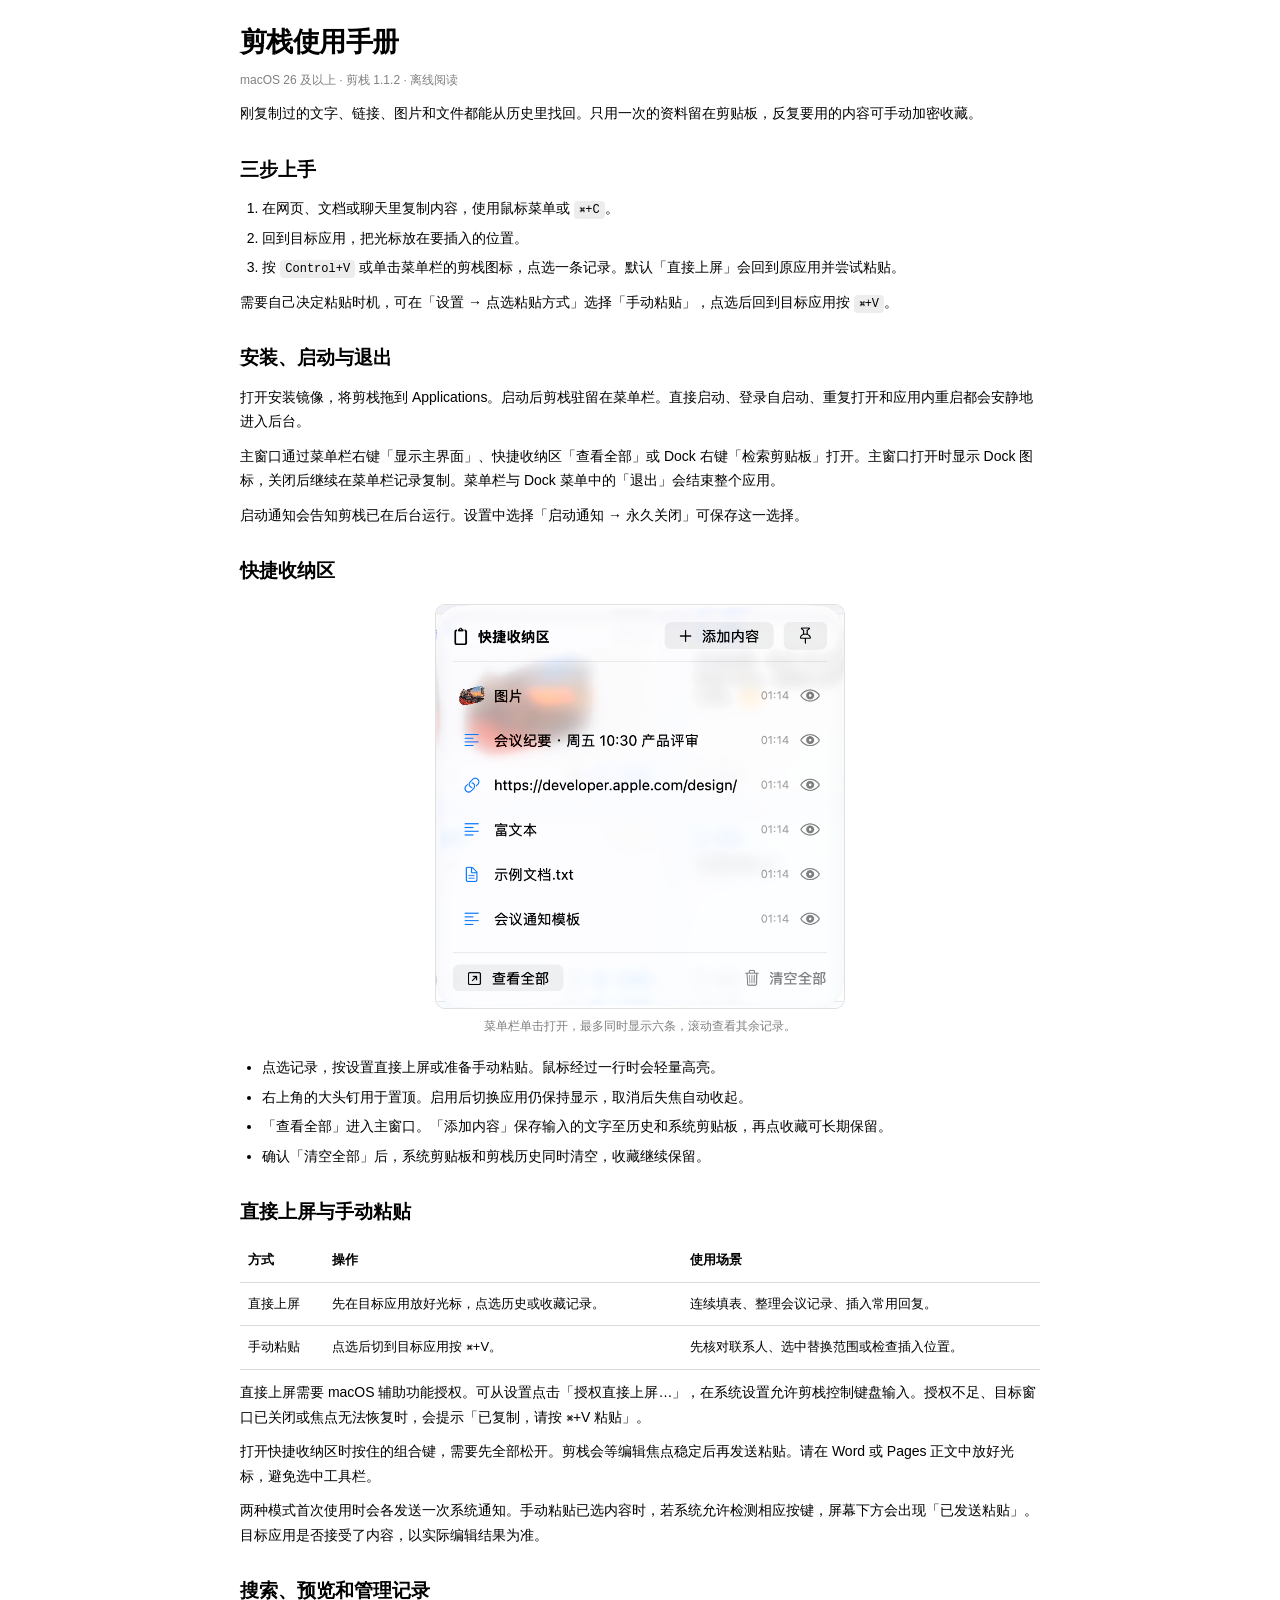
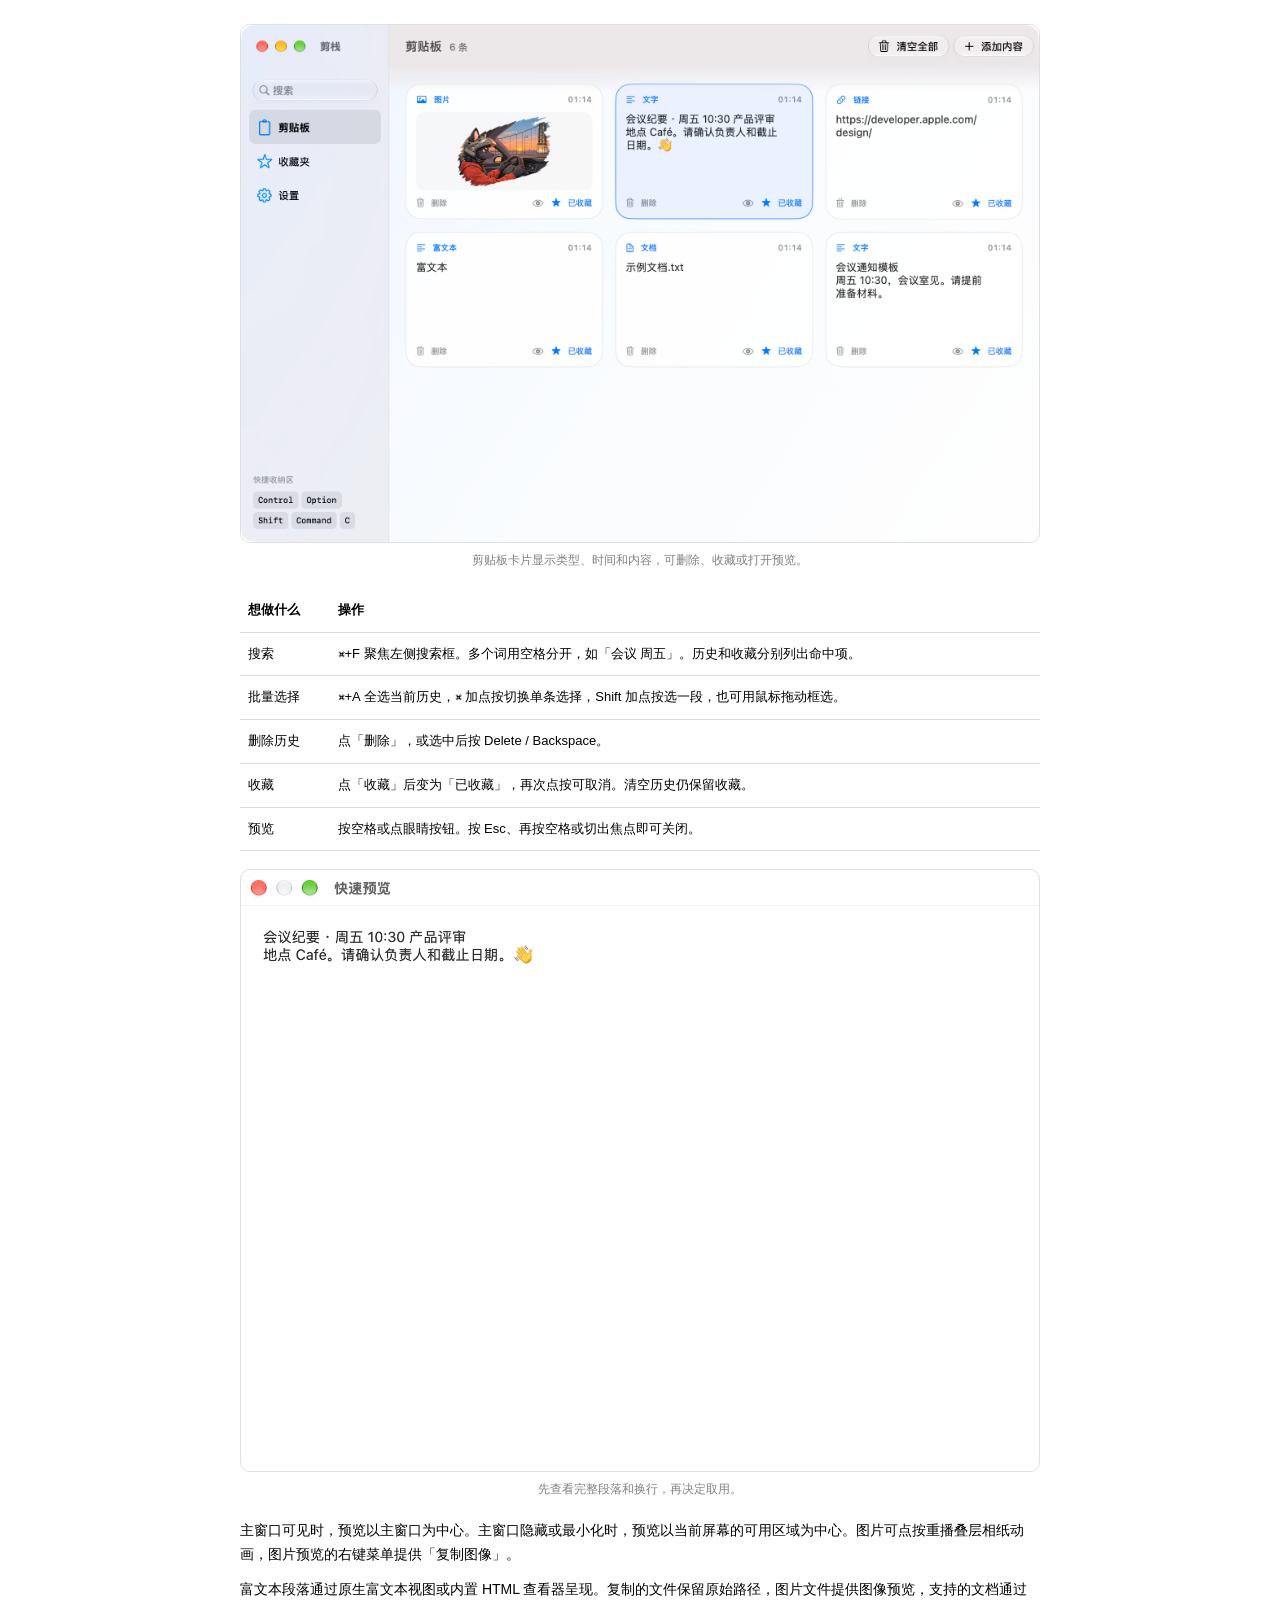
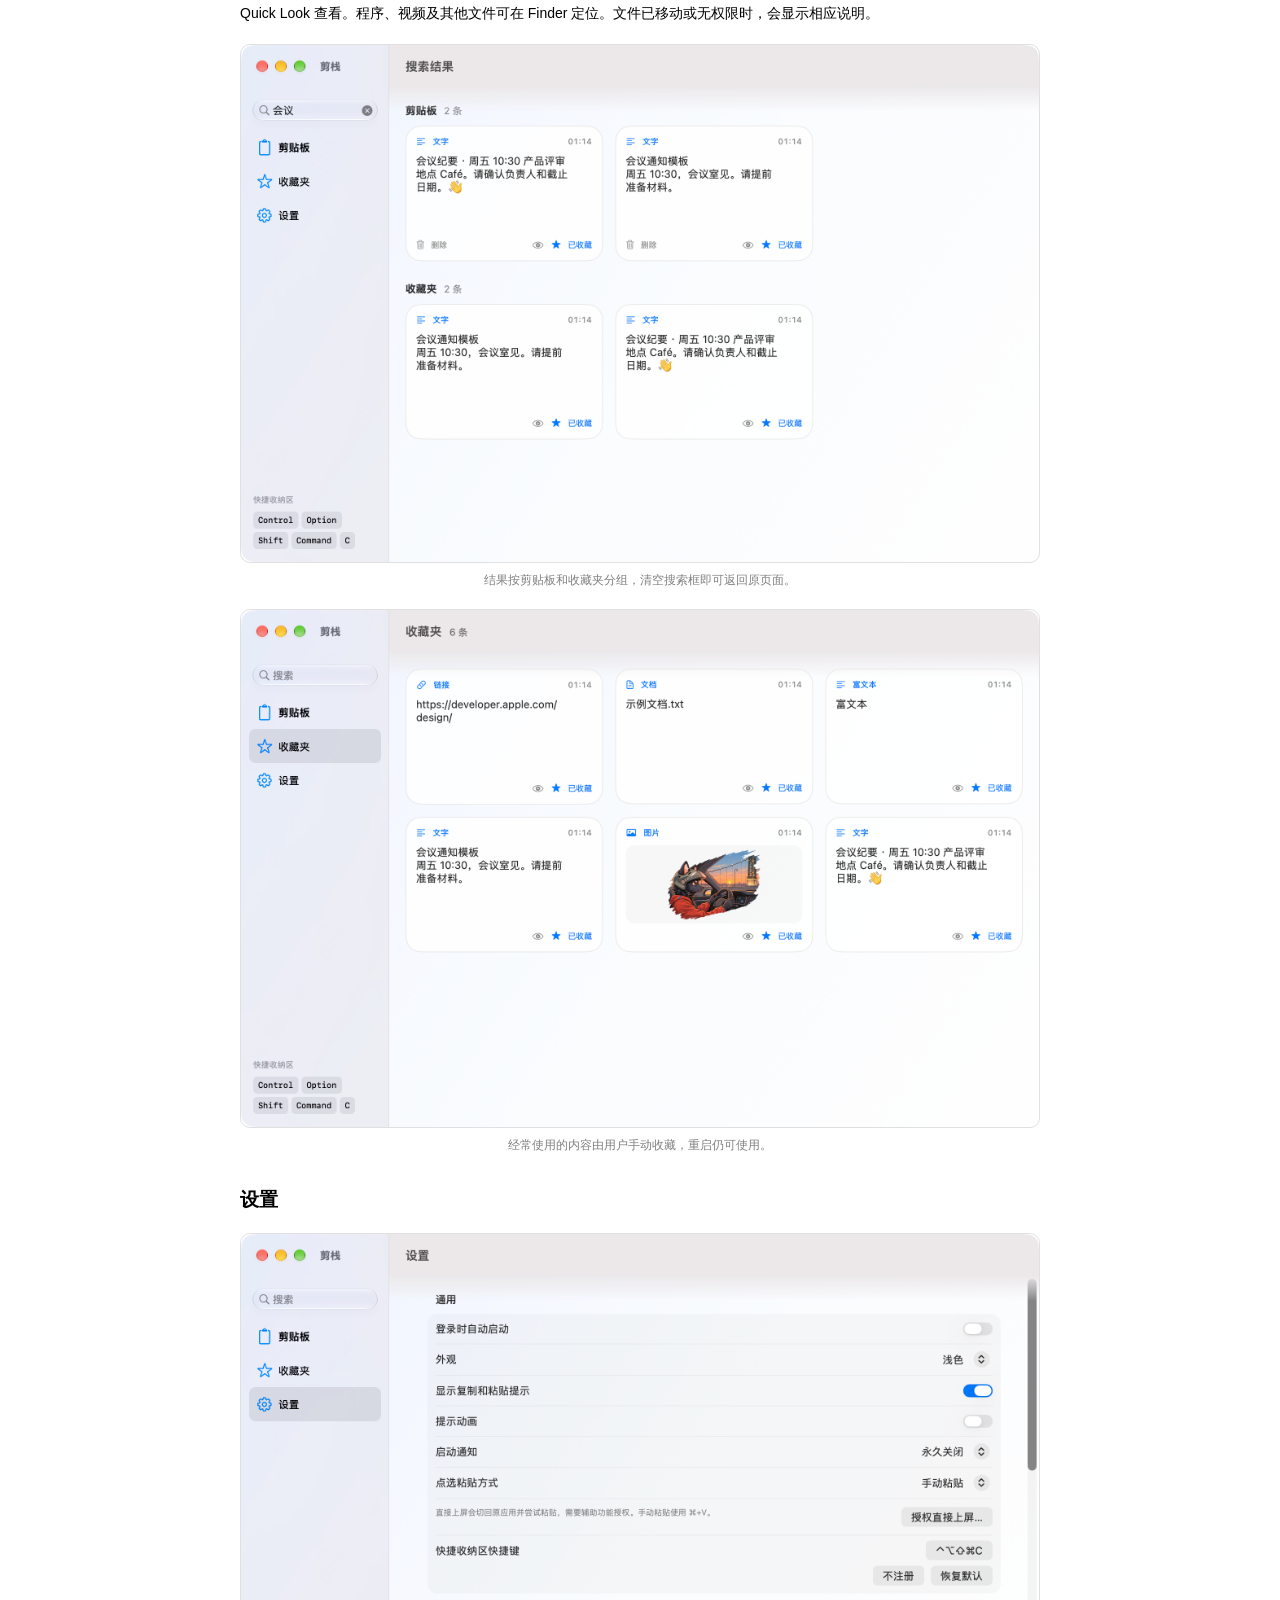
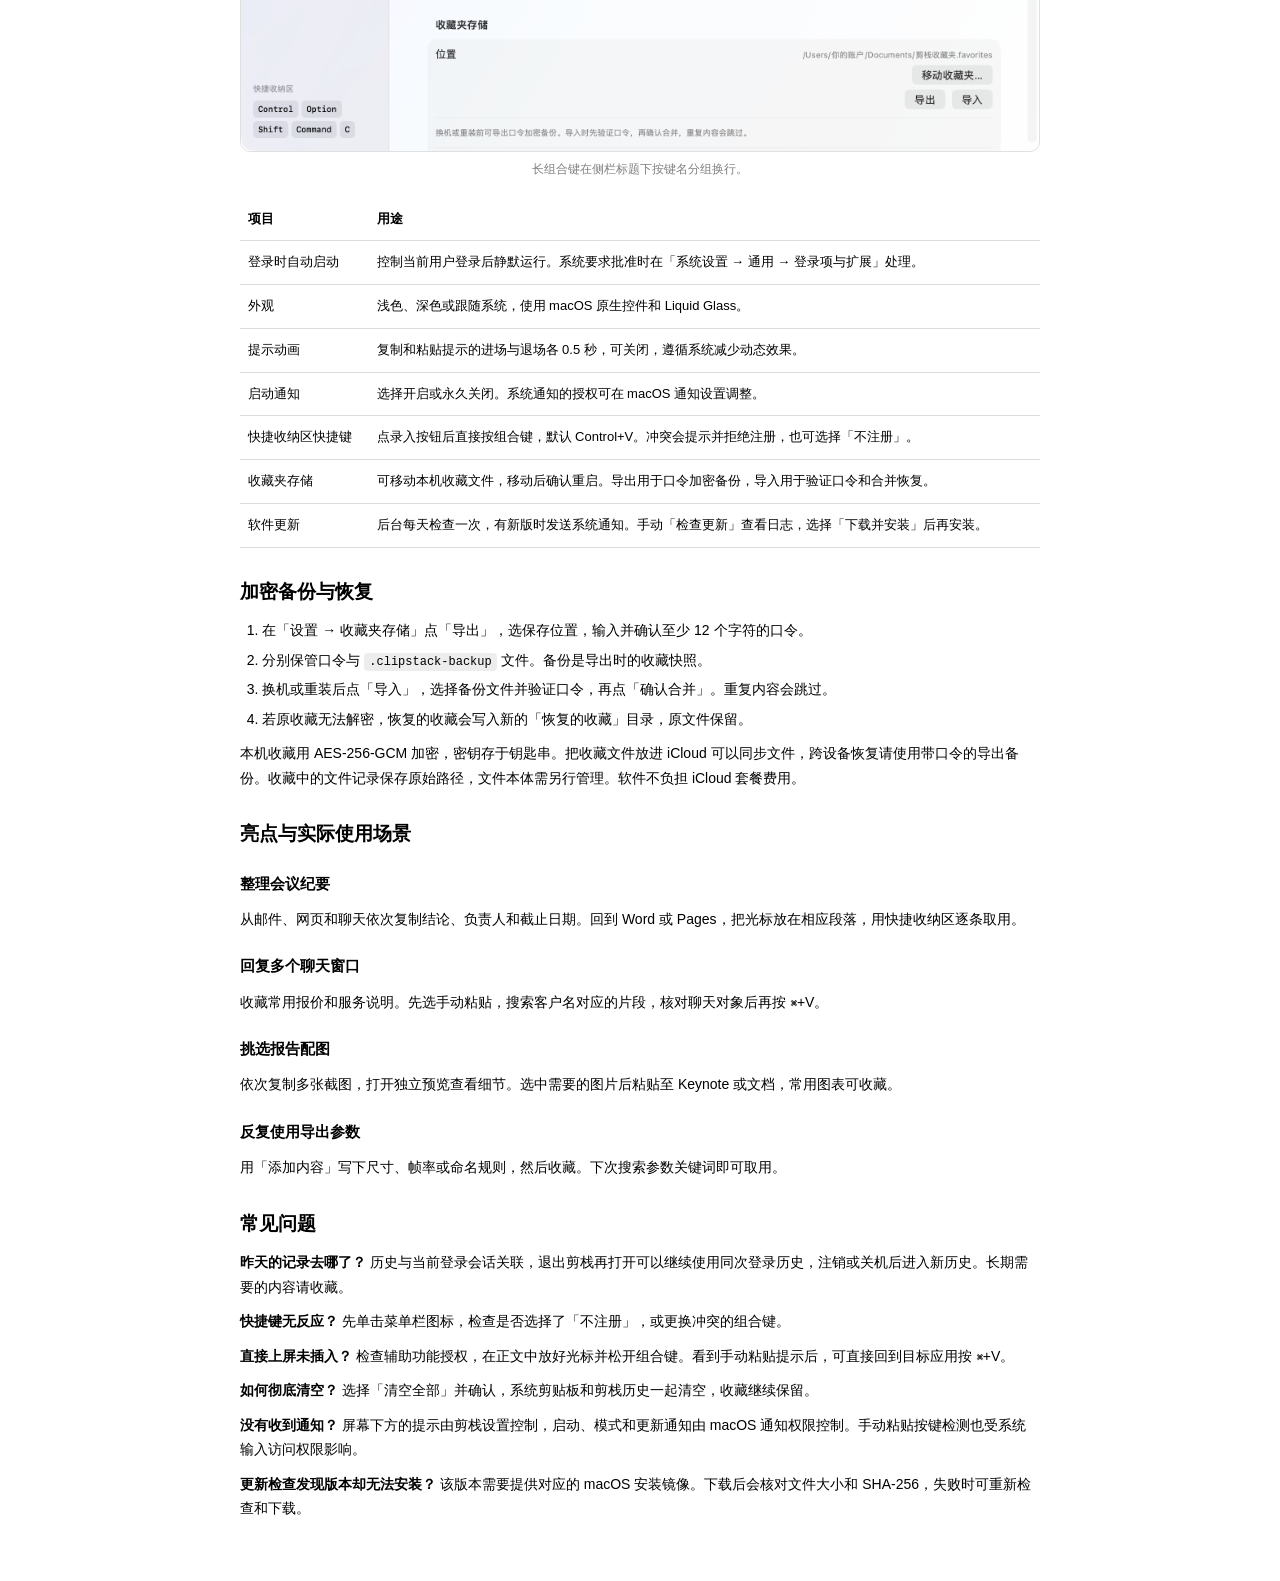
==== macos/Assets/Manual/index.html @ a8ec4fa1 "feat(macos): publish native Clipstack 1.1.2" ====
<!doctype html>
<html lang="zh-CN">
<head>
<meta charset="utf-8">
<meta http-equiv="Content-Security-Policy" content="default-src 'none'; img-src 'self' file:; style-src 'unsafe-inline'; font-src 'none'; script-src 'none'; connect-src 'none'">
<meta name="viewport" content="width=device-width, initial-scale=1">
<title>剪栈使用手册</title>
<style>
:root { color-scheme: light dark; font: 14px/1.75 -apple-system, BlinkMacSystemFont, sans-serif; }
* { box-sizing: border-box; -webkit-user-select: none; user-select: none; -webkit-user-drag: none; }
body { margin: 0 auto; padding: 24px 30px 50px; max-width: 860px; color: CanvasText; background: Canvas; }
h1 { margin: 0 0 6px; font-size: 27px; letter-spacing: -.6px; line-height: 1.35; }
h2 { font-size: 19px; margin: 30px 0 12px; line-height: 1.5; }
h3 { font-size: 15px; margin: 22px 0 8px; }
p, ul, ol { margin: 10px 0; }
ul, ol { padding-left: 1.6em; }
li + li { margin-top: 5px; }
figcaption, .muted { color: GrayText; font-size: 12px; }
figure { margin: 18px 0; }
img { display: block; width: 100%; height: auto; border-radius: 10px; border: 1px solid color-mix(in srgb, CanvasText 12%, transparent); }
figure.quick img { max-width: 410px; margin: auto; }
figcaption { text-align: center; margin-top: 7px; }
table { border-collapse: collapse; width: 100%; font-size: 13px; }
th, td { text-align: left; border-bottom: 1px solid color-mix(in srgb, CanvasText 14%, transparent); padding: 10px 8px; vertical-align: top; }
th { font-weight: 600; }
code, kbd { font: 12px ui-monospace, SFMono-Regular, monospace; padding: 2px 5px; border-radius: 4px; background: color-mix(in srgb, CanvasText 7%, transparent); }
</style>
</head>
<body>
<h1>剪栈使用手册</h1>
<p class="muted">macOS 26 及以上 · 剪栈 1.1.2 · 离线阅读</p>
<p>刚复制过的文字、链接、图片和文件都能从历史里找回。只用一次的资料留在剪贴板，反复要用的内容可手动加密收藏。</p>
<h2>三步上手</h2>
<ol>
<li>在网页、文档或聊天里复制内容，使用鼠标菜单或 <kbd>⌘+C</kbd>。</li>
<li>回到目标应用，把光标放在要插入的位置。</li>
<li>按 <kbd>Control+V</kbd> 或单击菜单栏的剪栈图标，点选一条记录。默认「直接上屏」会回到原应用并尝试粘贴。</li>
</ol>
<p>需要自己决定粘贴时机，可在「设置 → 点选粘贴方式」选择「手动粘贴」，点选后回到目标应用按 <kbd>⌘+V</kbd>。</p>
<h2>安装、启动与退出</h2>
<p>打开安装镜像，将剪栈拖到 Applications。启动后剪栈驻留在菜单栏。直接启动、登录自启动、重复打开和应用内重启都会安静地进入后台。</p>
<p>主窗口通过菜单栏右键「显示主界面」、快捷收纳区「查看全部」或 Dock 右键「检索剪贴板」打开。主窗口打开时显示 Dock 图标，关闭后继续在菜单栏记录复制。菜单栏与 Dock 菜单中的「退出」会结束整个应用。</p>
<p>启动通知会告知剪栈已在后台运行。设置中选择「启动通知 → 永久关闭」可保存这一选择。</p>
<h2>快捷收纳区</h2>
<figure class="quick"><img src="images/01-quick-picker.png" alt="快捷收纳区，包含六条记录、添加内容、置顶与底部操作"><figcaption>菜单栏单击打开，最多同时显示六条，滚动查看其余记录。</figcaption></figure>
<ul>
<li>点选记录，按设置直接上屏或准备手动粘贴。鼠标经过一行时会轻量高亮。</li>
<li>右上角的大头钉用于置顶。启用后切换应用仍保持显示，取消后失焦自动收起。</li>
<li>「查看全部」进入主窗口。「添加内容」保存输入的文字至历史和系统剪贴板，再点收藏可长期保留。</li>
<li>确认「清空全部」后，系统剪贴板和剪栈历史同时清空，收藏继续保留。</li>
</ul>
<h2>直接上屏与手动粘贴</h2>
<table><thead><tr><th>方式</th><th>操作</th><th>使用场景</th></tr></thead><tbody>
<tr><td>直接上屏</td><td>先在目标应用放好光标，点选历史或收藏记录。</td><td>连续填表、整理会议记录、插入常用回复。</td></tr>
<tr><td>手动粘贴</td><td>点选后切到目标应用按 ⌘+V。</td><td>先核对联系人、选中替换范围或检查插入位置。</td></tr>
</tbody></table>
<p>直接上屏需要 macOS 辅助功能授权。可从设置点击「授权直接上屏…」，在系统设置允许剪栈控制键盘输入。授权不足、目标窗口已关闭或焦点无法恢复时，会提示「已复制，请按 ⌘+V 粘贴」。</p>
<p>打开快捷收纳区时按住的组合键，需要先全部松开。剪栈会等编辑焦点稳定后再发送粘贴。请在 Word 或 Pages 正文中放好光标，避免选中工具栏。</p>
<p>两种模式首次使用时会各发送一次系统通知。手动粘贴已选内容时，若系统允许检测相应按键，屏幕下方会出现「已发送粘贴」。目标应用是否接受了内容，以实际编辑结果为准。</p>
<h2>搜索、预览和管理记录</h2>
<figure><img src="images/02-clipboard-history.png" alt="macOS 剪栈的剪贴板卡片界面"><figcaption>剪贴板卡片显示类型、时间和内容，可删除、收藏或打开预览。</figcaption></figure>
<table><thead><tr><th>想做什么</th><th>操作</th></tr></thead><tbody>
<tr><td>搜索</td><td>⌘+F 聚焦左侧搜索框。多个词用空格分开，如「会议 周五」。历史和收藏分别列出命中项。</td></tr>
<tr><td>批量选择</td><td>⌘+A 全选当前历史，⌘ 加点按切换单条选择，Shift 加点按选一段，也可用鼠标拖动框选。</td></tr>
<tr><td>删除历史</td><td>点「删除」，或选中后按 Delete / Backspace。</td></tr>
<tr><td>收藏</td><td>点「收藏」后变为「已收藏」，再次点按可取消。清空历史仍保留收藏。</td></tr>
<tr><td>预览</td><td>按空格或点眼睛按钮。按 Esc、再按空格或切出焦点即可关闭。</td></tr>
</tbody></table>
<figure><img src="images/03-text-preview.png" alt="独立文本预览窗口"><figcaption>先查看完整段落和换行，再决定取用。</figcaption></figure>
<p>主窗口可见时，预览以主窗口为中心。主窗口隐藏或最小化时，预览以当前屏幕的可用区域为中心。图片可点按重播叠层相纸动画，图片预览的右键菜单提供「复制图像」。</p>
<p>富文本段落通过原生富文本视图或内置 HTML 查看器呈现。复制的文件保留原始路径，图片文件提供图像预览，支持的文档通过 Quick Look 查看。程序、视频及其他文件可在 Finder 定位。文件已移动或无权限时，会显示相应说明。</p>
<figure><img src="images/04-search-results.png" alt="实时搜索同时匹配剪贴板与收藏夹"><figcaption>结果按剪贴板和收藏夹分组，清空搜索框即可返回原页面。</figcaption></figure>
<figure><img src="images/05-favorites.png" alt="收藏夹中的文本和图片卡片"><figcaption>经常使用的内容由用户手动收藏，重启仍可使用。</figcaption></figure>
<h2>设置</h2>
<figure><img src="images/06-settings.png" alt="macOS 设置，包含粘贴方式、提示动画和快捷键录入"><figcaption>长组合键在侧栏标题下按键名分组换行。</figcaption></figure>
<table><thead><tr><th>项目</th><th>用途</th></tr></thead><tbody>
<tr><td>登录时自动启动</td><td>控制当前用户登录后静默运行。系统要求批准时在「系统设置 → 通用 → 登录项与扩展」处理。</td></tr>
<tr><td>外观</td><td>浅色、深色或跟随系统，使用 macOS 原生控件和 Liquid Glass。</td></tr>
<tr><td>提示动画</td><td>复制和粘贴提示的进场与退场各 0.5 秒，可关闭，遵循系统减少动态效果。</td></tr>
<tr><td>启动通知</td><td>选择开启或永久关闭。系统通知的授权可在 macOS 通知设置调整。</td></tr>
<tr><td>快捷收纳区快捷键</td><td>点录入按钮后直接按组合键，默认 Control+V。冲突会提示并拒绝注册，也可选择「不注册」。</td></tr>
<tr><td>收藏夹存储</td><td>可移动本机收藏文件，移动后确认重启。导出用于口令加密备份，导入用于验证口令和合并恢复。</td></tr>
<tr><td>软件更新</td><td>后台每天检查一次，有新版时发送系统通知。手动「检查更新」查看日志，选择「下载并安装」后再安装。</td></tr>
</tbody></table>
<h2>加密备份与恢复</h2>
<ol>
<li>在「设置 → 收藏夹存储」点「导出」，选保存位置，输入并确认至少 12 个字符的口令。</li>
<li>分别保管口令与 <code>.clipstack-backup</code> 文件。备份是导出时的收藏快照。</li>
<li>换机或重装后点「导入」，选择备份文件并验证口令，再点「确认合并」。重复内容会跳过。</li>
<li>若原收藏无法解密，恢复的收藏会写入新的「恢复的收藏」目录，原文件保留。</li>
</ol>
<p>本机收藏用 AES-256-GCM 加密，密钥存于钥匙串。把收藏文件放进 iCloud 可以同步文件，跨设备恢复请使用带口令的导出备份。收藏中的文件记录保存原始路径，文件本体需另行管理。软件不负担 iCloud 套餐费用。</p>
<h2>亮点与实际使用场景</h2>
<h3>整理会议纪要</h3><p>从邮件、网页和聊天依次复制结论、负责人和截止日期。回到 Word 或 Pages，把光标放在相应段落，用快捷收纳区逐条取用。</p>
<h3>回复多个聊天窗口</h3><p>收藏常用报价和服务说明。先选手动粘贴，搜索客户名对应的片段，核对聊天对象后再按 ⌘+V。</p>
<h3>挑选报告配图</h3><p>依次复制多张截图，打开独立预览查看细节。选中需要的图片后粘贴至 Keynote 或文档，常用图表可收藏。</p>
<h3>反复使用导出参数</h3><p>用「添加内容」写下尺寸、帧率或命名规则，然后收藏。下次搜索参数关键词即可取用。</p>
<h2>常见问题</h2>
<p><b>昨天的记录去哪了？</b> 历史与当前登录会话关联，退出剪栈再打开可以继续使用同次登录历史，注销或关机后进入新历史。长期需要的内容请收藏。</p>
<p><b>快捷键无反应？</b> 先单击菜单栏图标，检查是否选择了「不注册」，或更换冲突的组合键。</p>
<p><b>直接上屏未插入？</b> 检查辅助功能授权，在正文中放好光标并松开组合键。看到手动粘贴提示后，可直接回到目标应用按 ⌘+V。</p>
<p><b>如何彻底清空？</b> 选择「清空全部」并确认，系统剪贴板和剪栈历史一起清空，收藏继续保留。</p>
<p><b>没有收到通知？</b> 屏幕下方的提示由剪栈设置控制，启动、模式和更新通知由 macOS 通知权限控制。手动粘贴按键检测也受系统输入访问权限影响。</p>
<p><b>更新检查发现版本却无法安装？</b> 该版本需要提供对应的 macOS 安装镜像。下载后会核对文件大小和 SHA-256，失败时可重新检查和下载。</p>
</body>
</html>
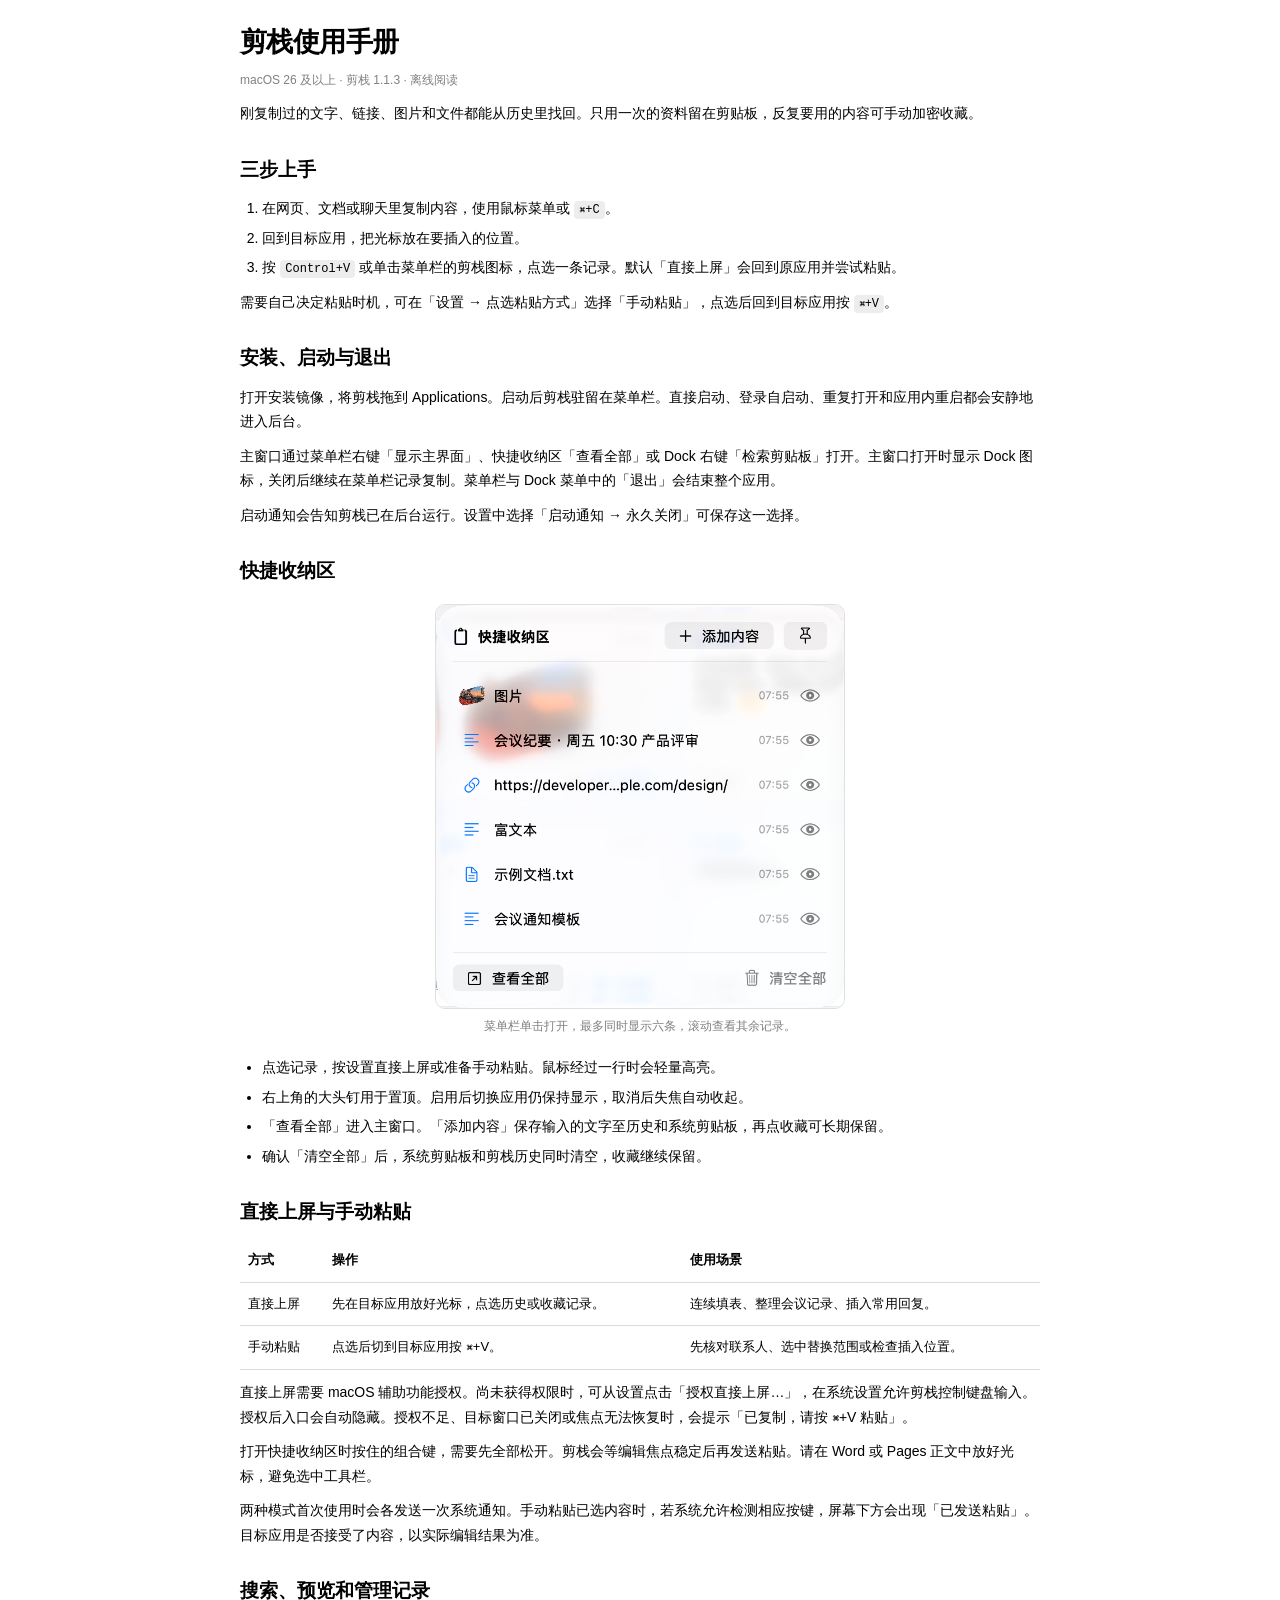
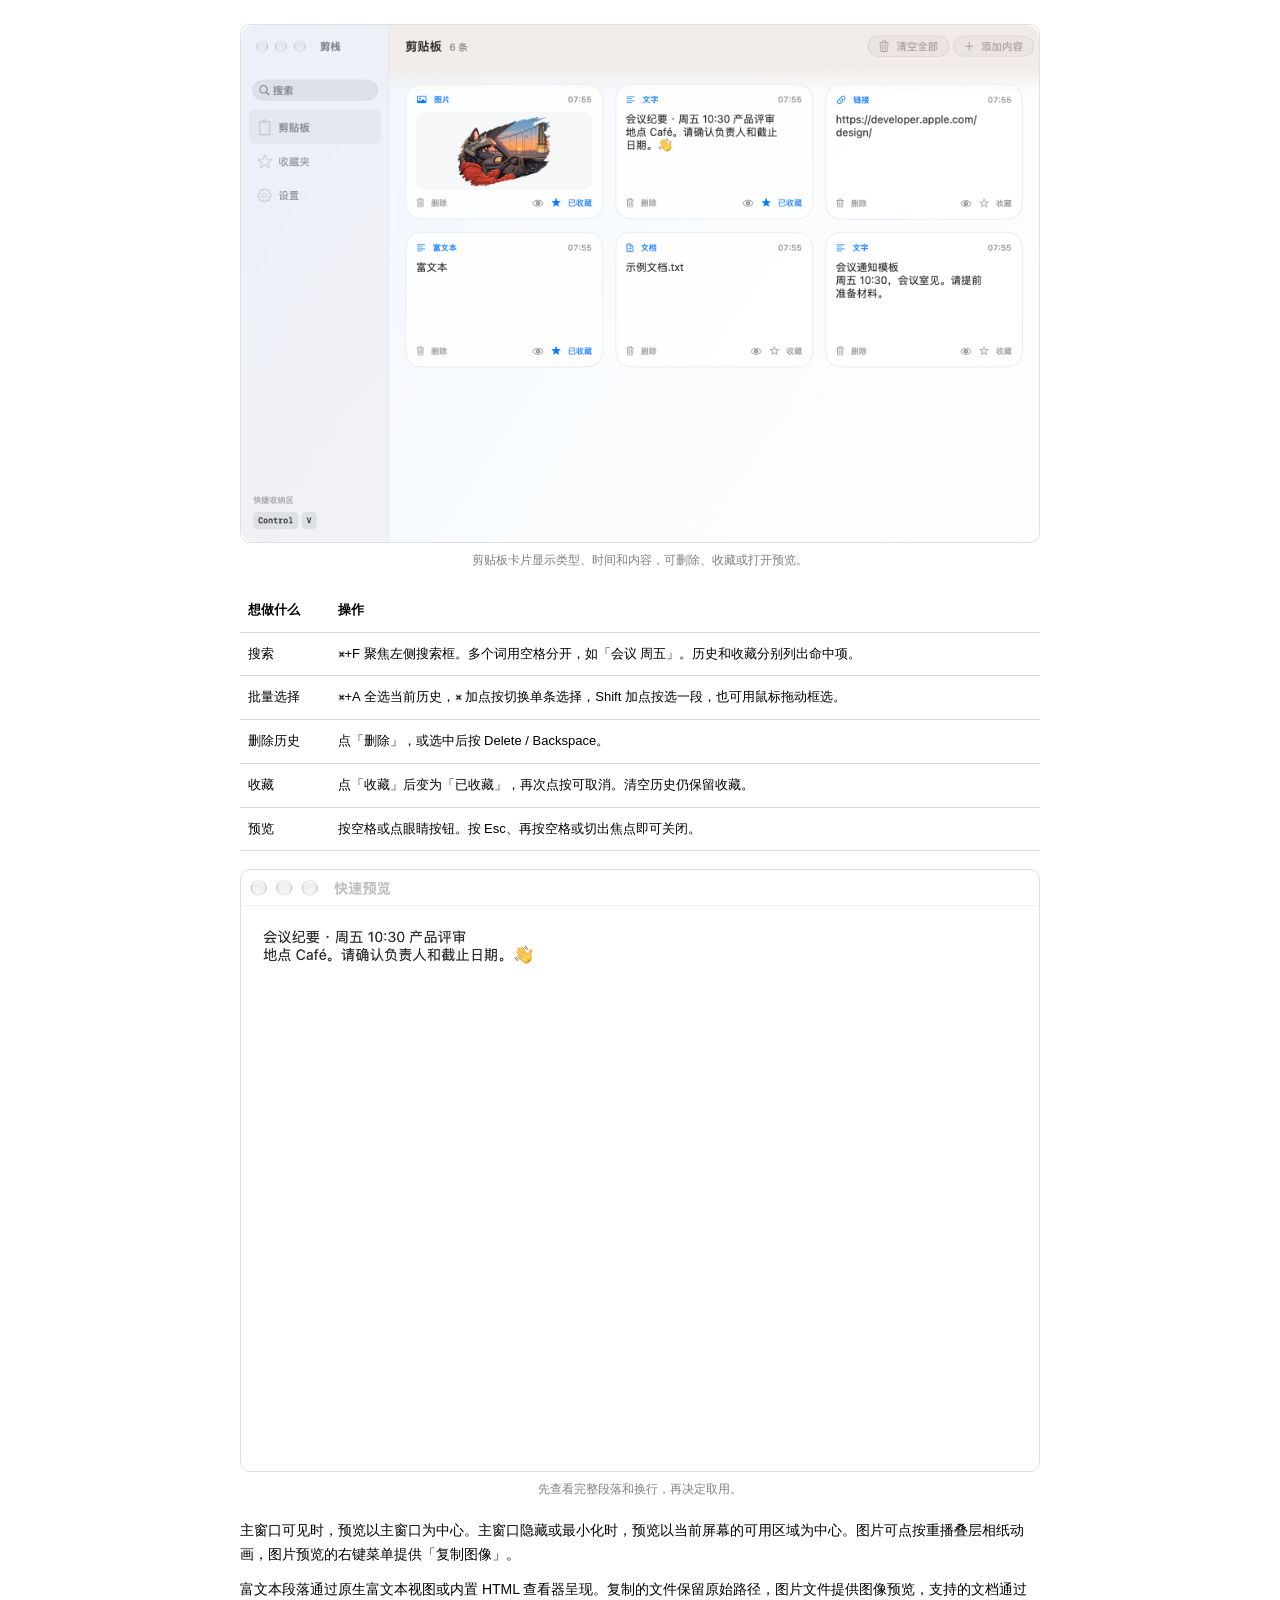
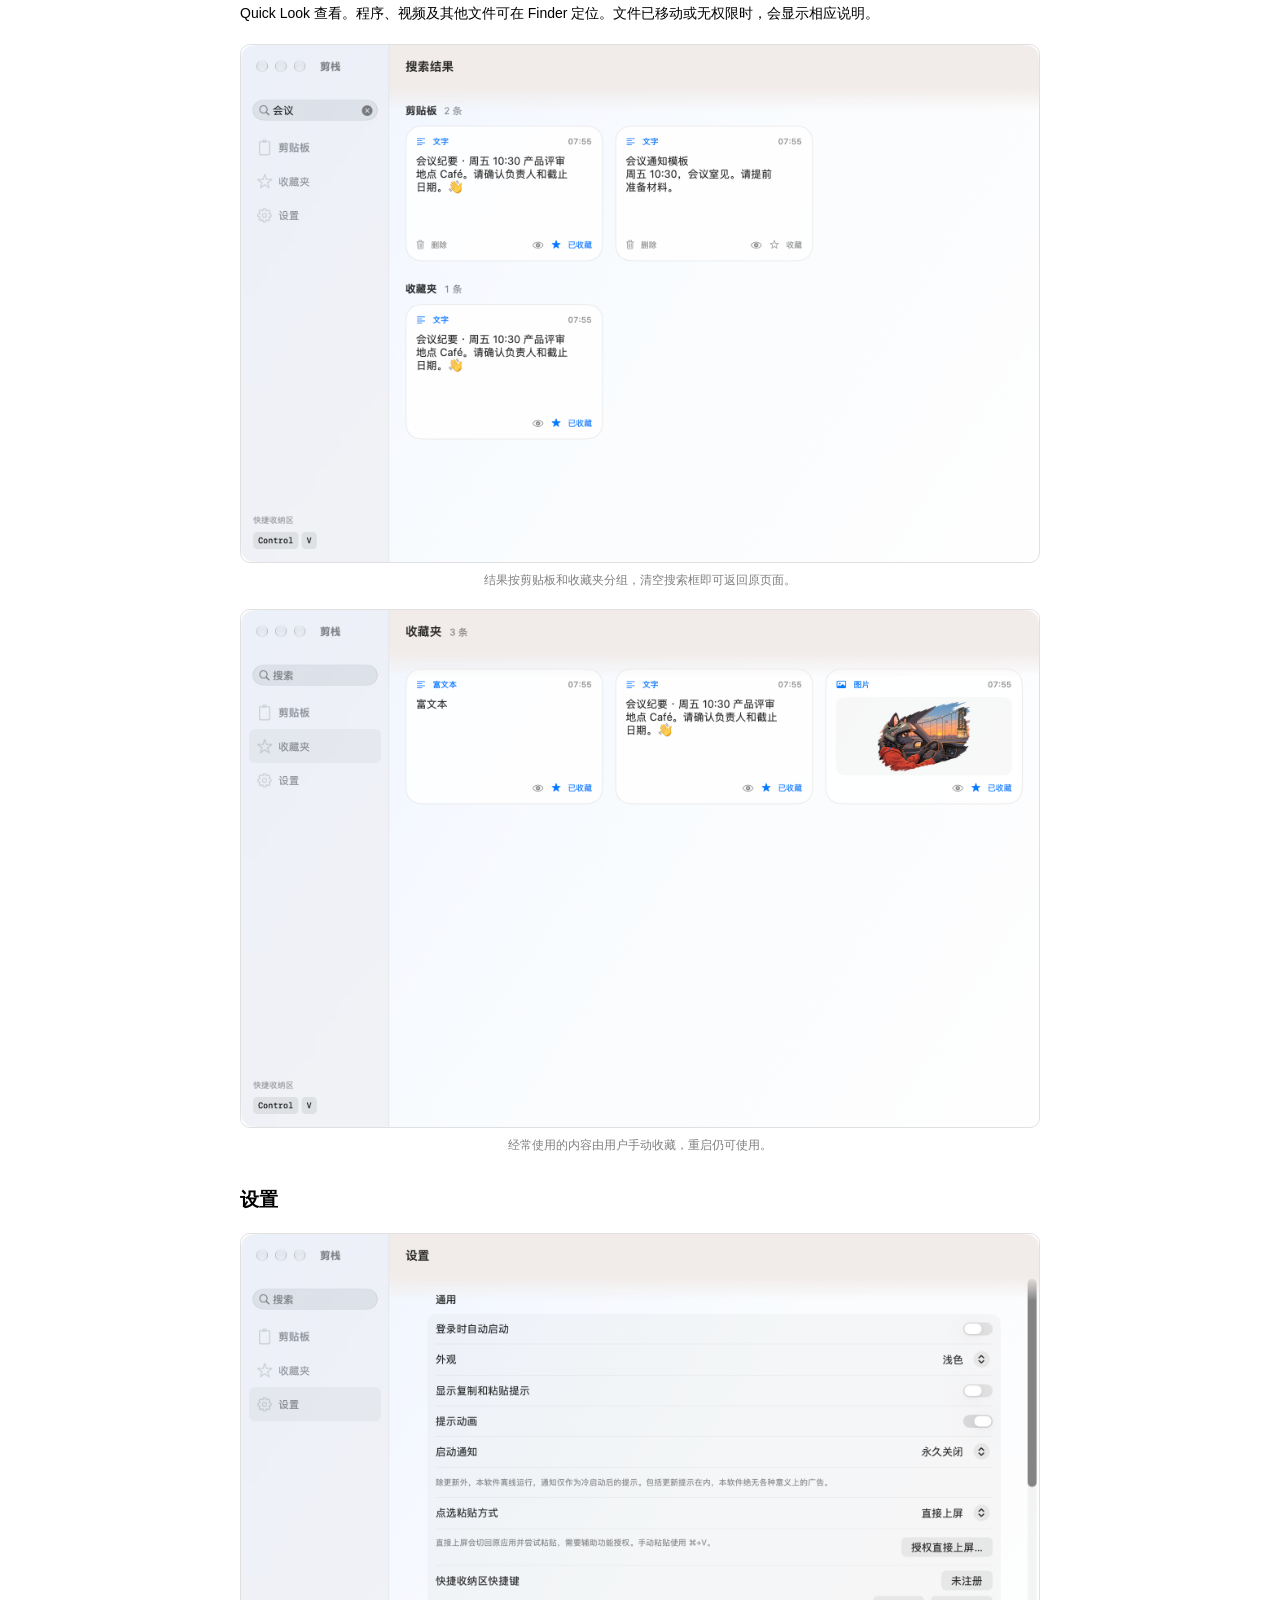
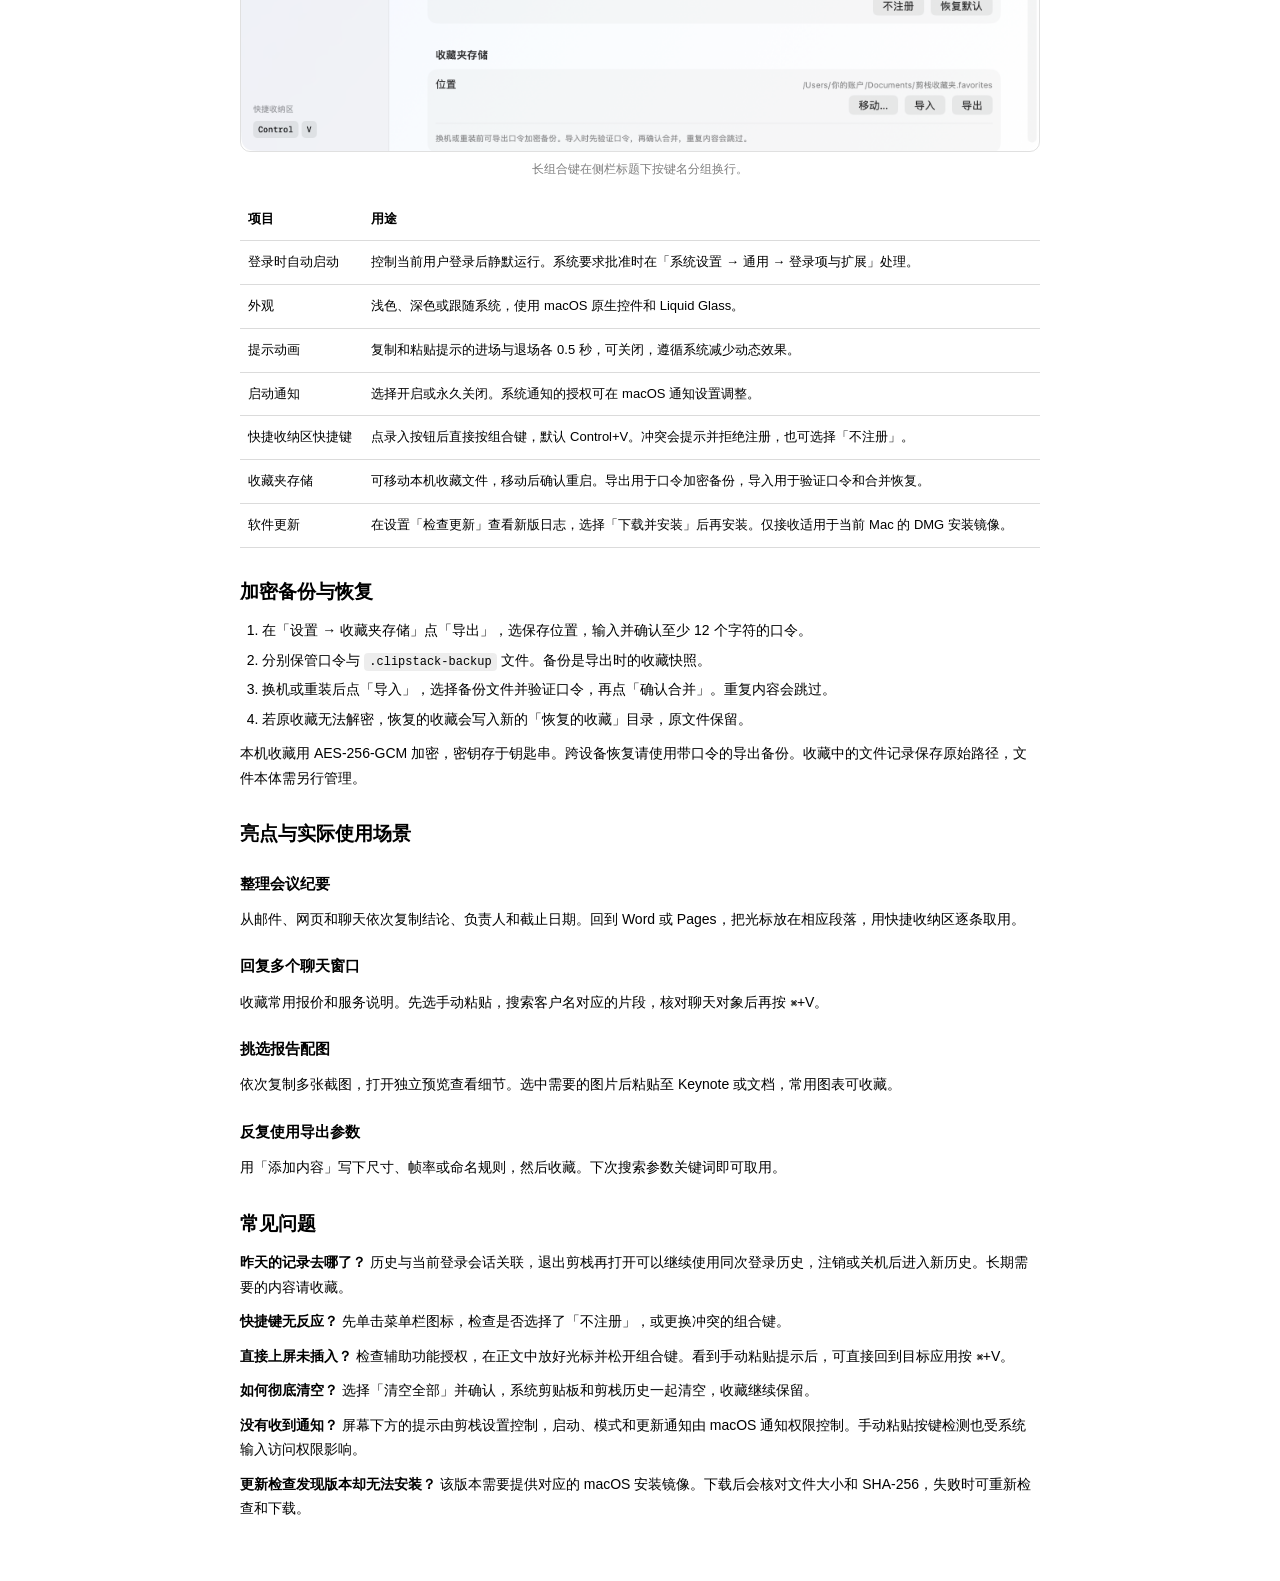
==== commit 61547b38: "fix(macos): restore direct paste and native updates in 1.1.3" ====
--- a/macos/Assets/Manual/index.html
+++ b/macos/Assets/Manual/index.html
@@ -28,7 +28,7 @@
 </head>
 <body>
 <h1>剪栈使用手册</h1>
-<p class="muted">macOS 26 及以上 · 剪栈 1.1.2 · 离线阅读</p>
+<p class="muted">macOS 26 及以上 · 剪栈 1.1.3 · 离线阅读</p>
 <p>刚复制过的文字、链接、图片和文件都能从历史里找回。只用一次的资料留在剪贴板，反复要用的内容可手动加密收藏。</p>
 <h2>三步上手</h2>
 <ol>
@@ -54,7 +54,7 @@
 <tr><td>直接上屏</td><td>先在目标应用放好光标，点选历史或收藏记录。</td><td>连续填表、整理会议记录、插入常用回复。</td></tr>
 <tr><td>手动粘贴</td><td>点选后切到目标应用按 ⌘+V。</td><td>先核对联系人、选中替换范围或检查插入位置。</td></tr>
 </tbody></table>
-<p>直接上屏需要 macOS 辅助功能授权。可从设置点击「授权直接上屏…」，在系统设置允许剪栈控制键盘输入。授权不足、目标窗口已关闭或焦点无法恢复时，会提示「已复制，请按 ⌘+V 粘贴」。</p>
+<p>直接上屏需要 macOS 辅助功能授权。尚未获得权限时，可从设置点击「授权直接上屏…」，在系统设置允许剪栈控制键盘输入。授权后入口会自动隐藏。授权不足、目标窗口已关闭或焦点无法恢复时，会提示「已复制，请按 ⌘+V 粘贴」。</p>
 <p>打开快捷收纳区时按住的组合键，需要先全部松开。剪栈会等编辑焦点稳定后再发送粘贴。请在 Word 或 Pages 正文中放好光标，避免选中工具栏。</p>
 <p>两种模式首次使用时会各发送一次系统通知。手动粘贴已选内容时，若系统允许检测相应按键，屏幕下方会出现「已发送粘贴」。目标应用是否接受了内容，以实际编辑结果为准。</p>
 <h2>搜索、预览和管理记录</h2>
@@ -80,7 +80,7 @@
 <tr><td>启动通知</td><td>选择开启或永久关闭。系统通知的授权可在 macOS 通知设置调整。</td></tr>
 <tr><td>快捷收纳区快捷键</td><td>点录入按钮后直接按组合键，默认 Control+V。冲突会提示并拒绝注册，也可选择「不注册」。</td></tr>
 <tr><td>收藏夹存储</td><td>可移动本机收藏文件，移动后确认重启。导出用于口令加密备份，导入用于验证口令和合并恢复。</td></tr>
-<tr><td>软件更新</td><td>后台每天检查一次，有新版时发送系统通知。手动「检查更新」查看日志，选择「下载并安装」后再安装。</td></tr>
+<tr><td>软件更新</td><td>在设置「检查更新」查看新版日志，选择「下载并安装」后再安装。仅接收适用于当前 Mac 的 DMG 安装镜像。</td></tr>
 </tbody></table>
 <h2>加密备份与恢复</h2>
 <ol>
@@ -89,7 +89,7 @@
 <li>换机或重装后点「导入」，选择备份文件并验证口令，再点「确认合并」。重复内容会跳过。</li>
 <li>若原收藏无法解密，恢复的收藏会写入新的「恢复的收藏」目录，原文件保留。</li>
 </ol>
-<p>本机收藏用 AES-256-GCM 加密，密钥存于钥匙串。把收藏文件放进 iCloud 可以同步文件，跨设备恢复请使用带口令的导出备份。收藏中的文件记录保存原始路径，文件本体需另行管理。软件不负担 iCloud 套餐费用。</p>
+<p>本机收藏用 AES-256-GCM 加密，密钥存于钥匙串。跨设备恢复请使用带口令的导出备份。收藏中的文件记录保存原始路径，文件本体需另行管理。</p>
 <h2>亮点与实际使用场景</h2>
 <h3>整理会议纪要</h3><p>从邮件、网页和聊天依次复制结论、负责人和截止日期。回到 Word 或 Pages，把光标放在相应段落，用快捷收纳区逐条取用。</p>
 <h3>回复多个聊天窗口</h3><p>收藏常用报价和服务说明。先选手动粘贴，搜索客户名对应的片段，核对聊天对象后再按 ⌘+V。</p>
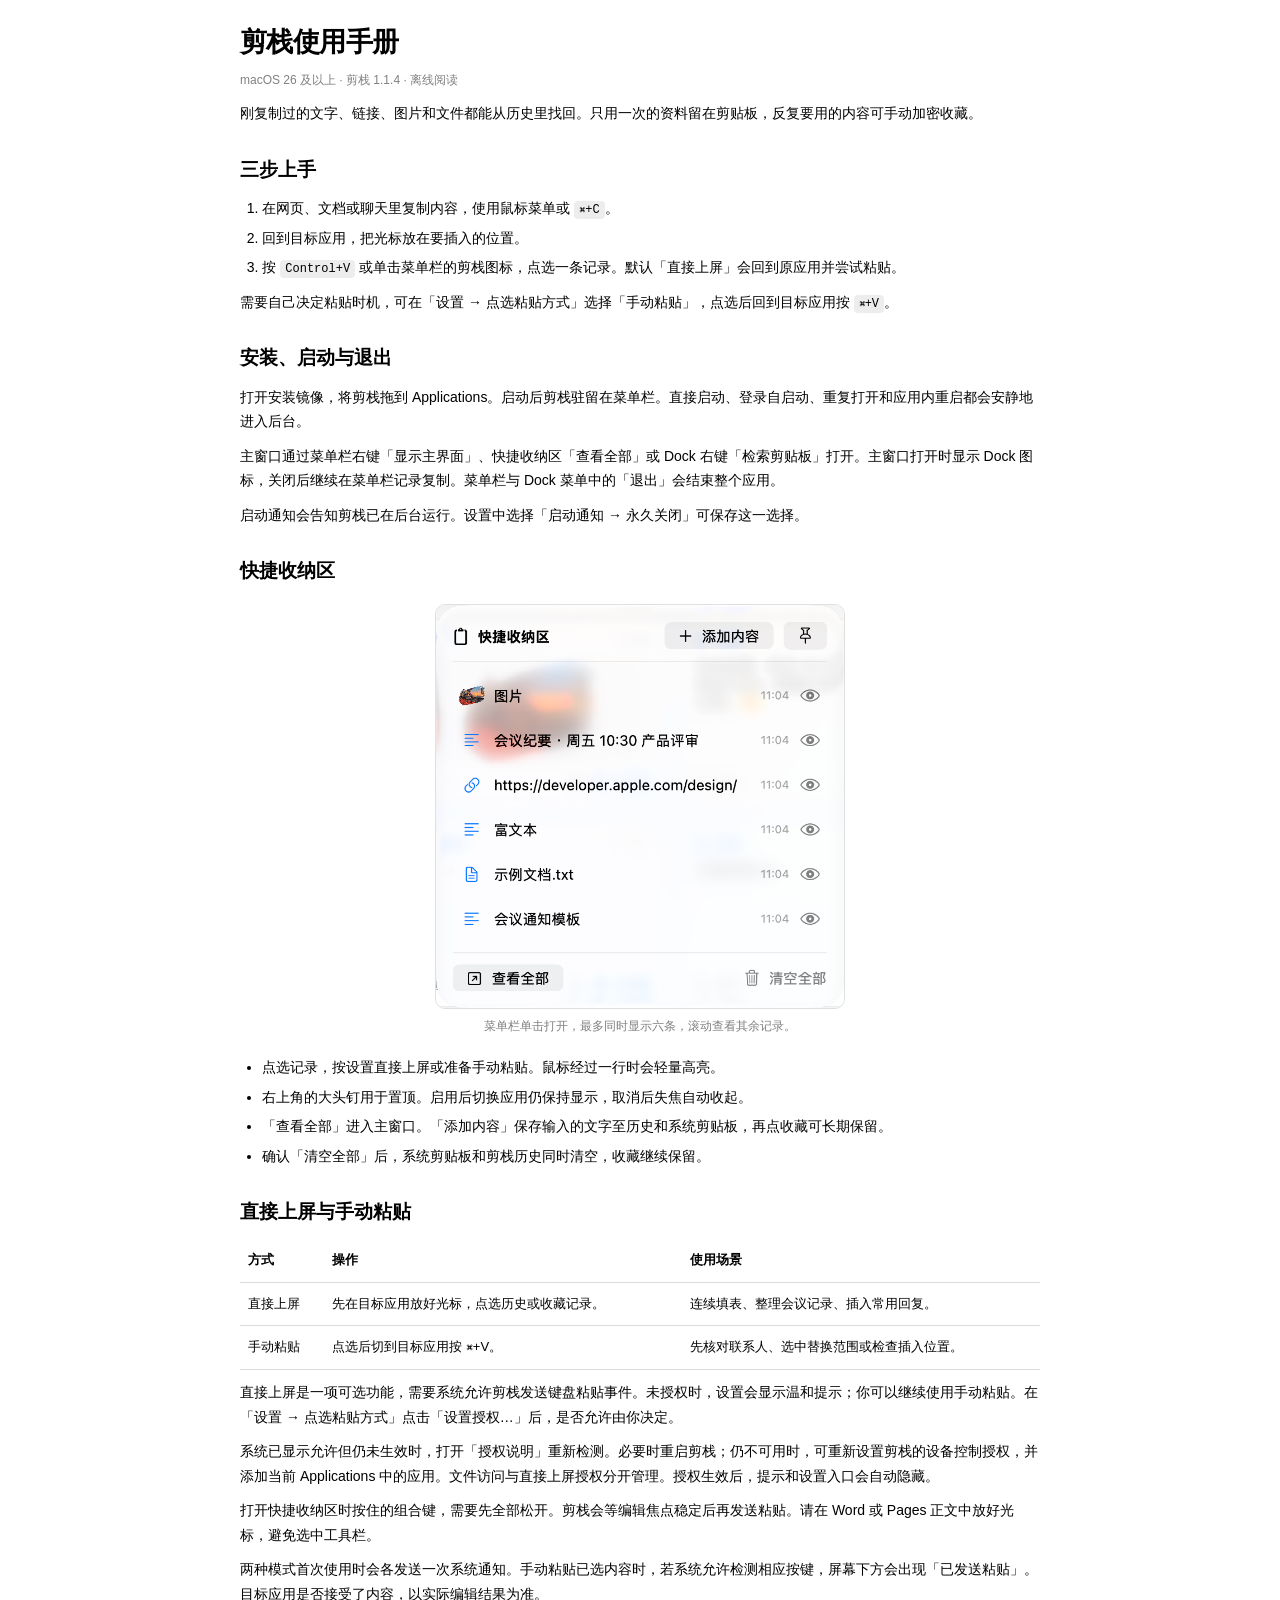
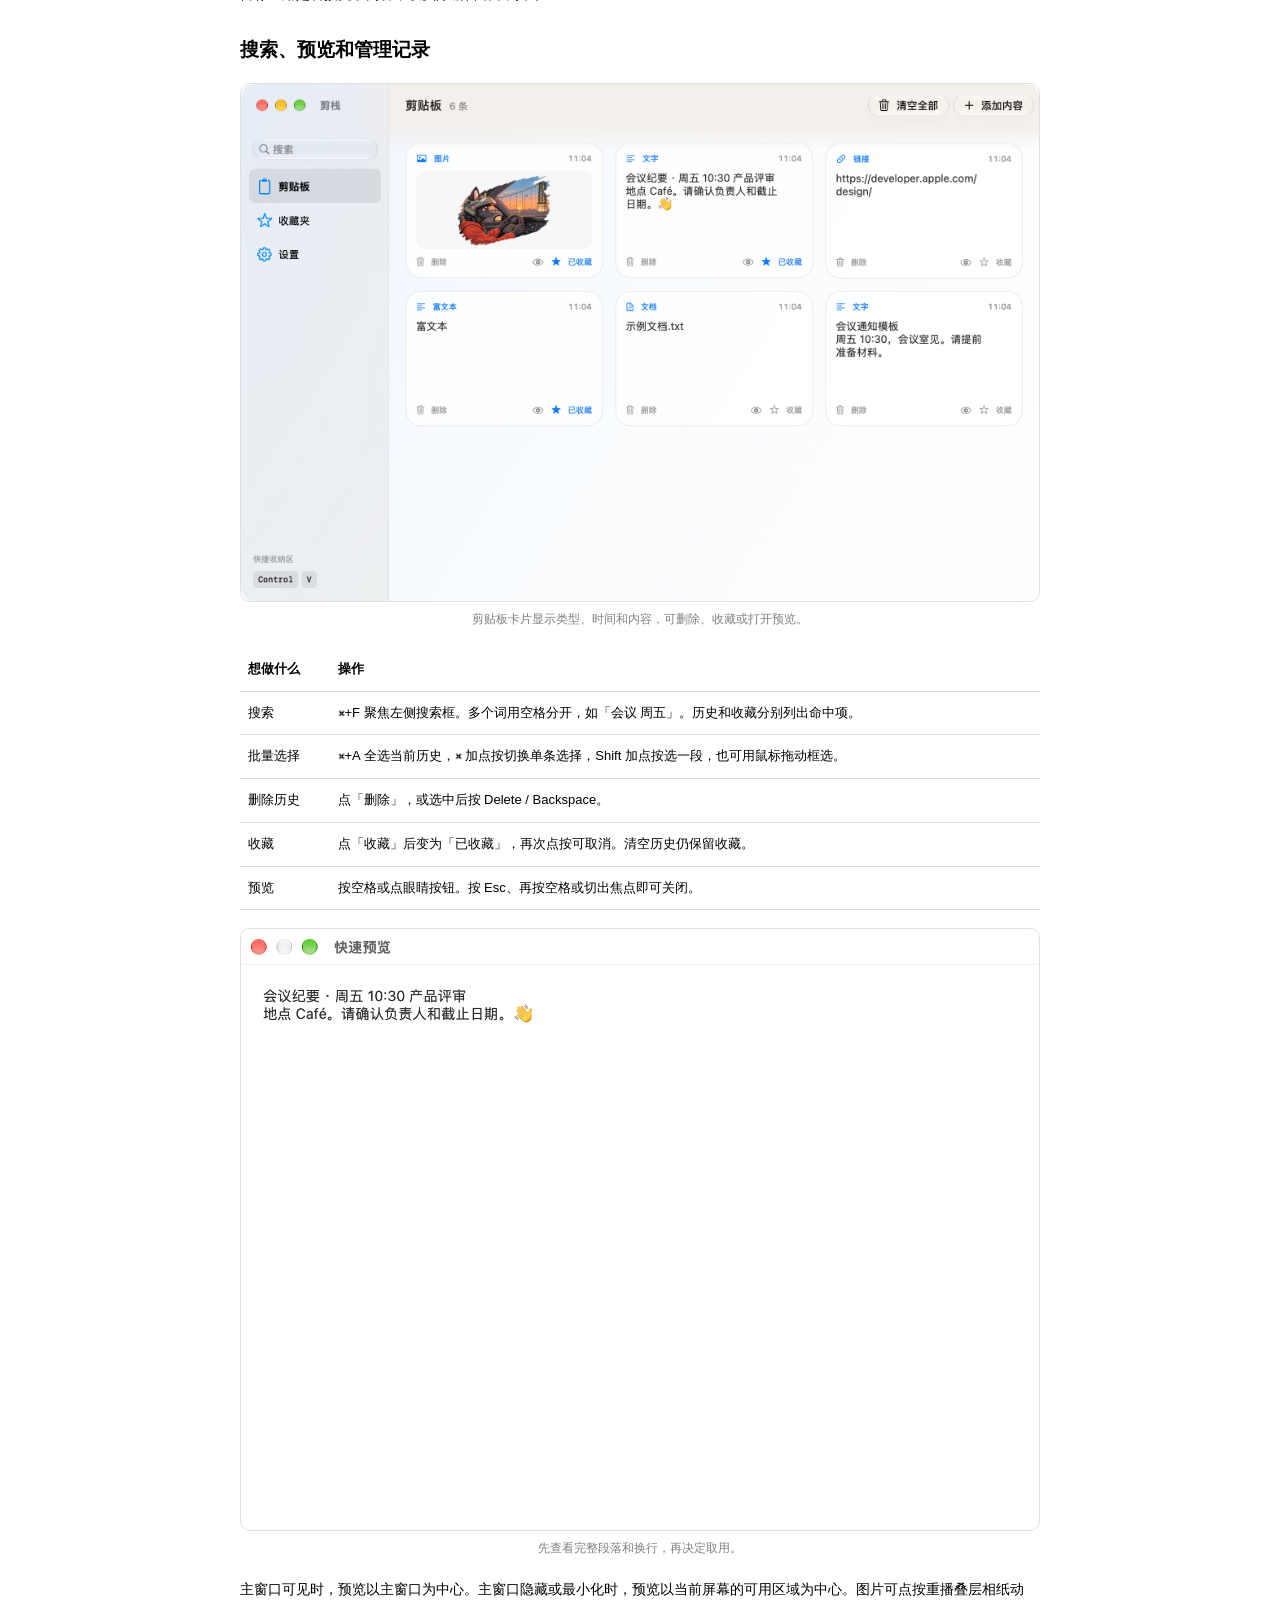
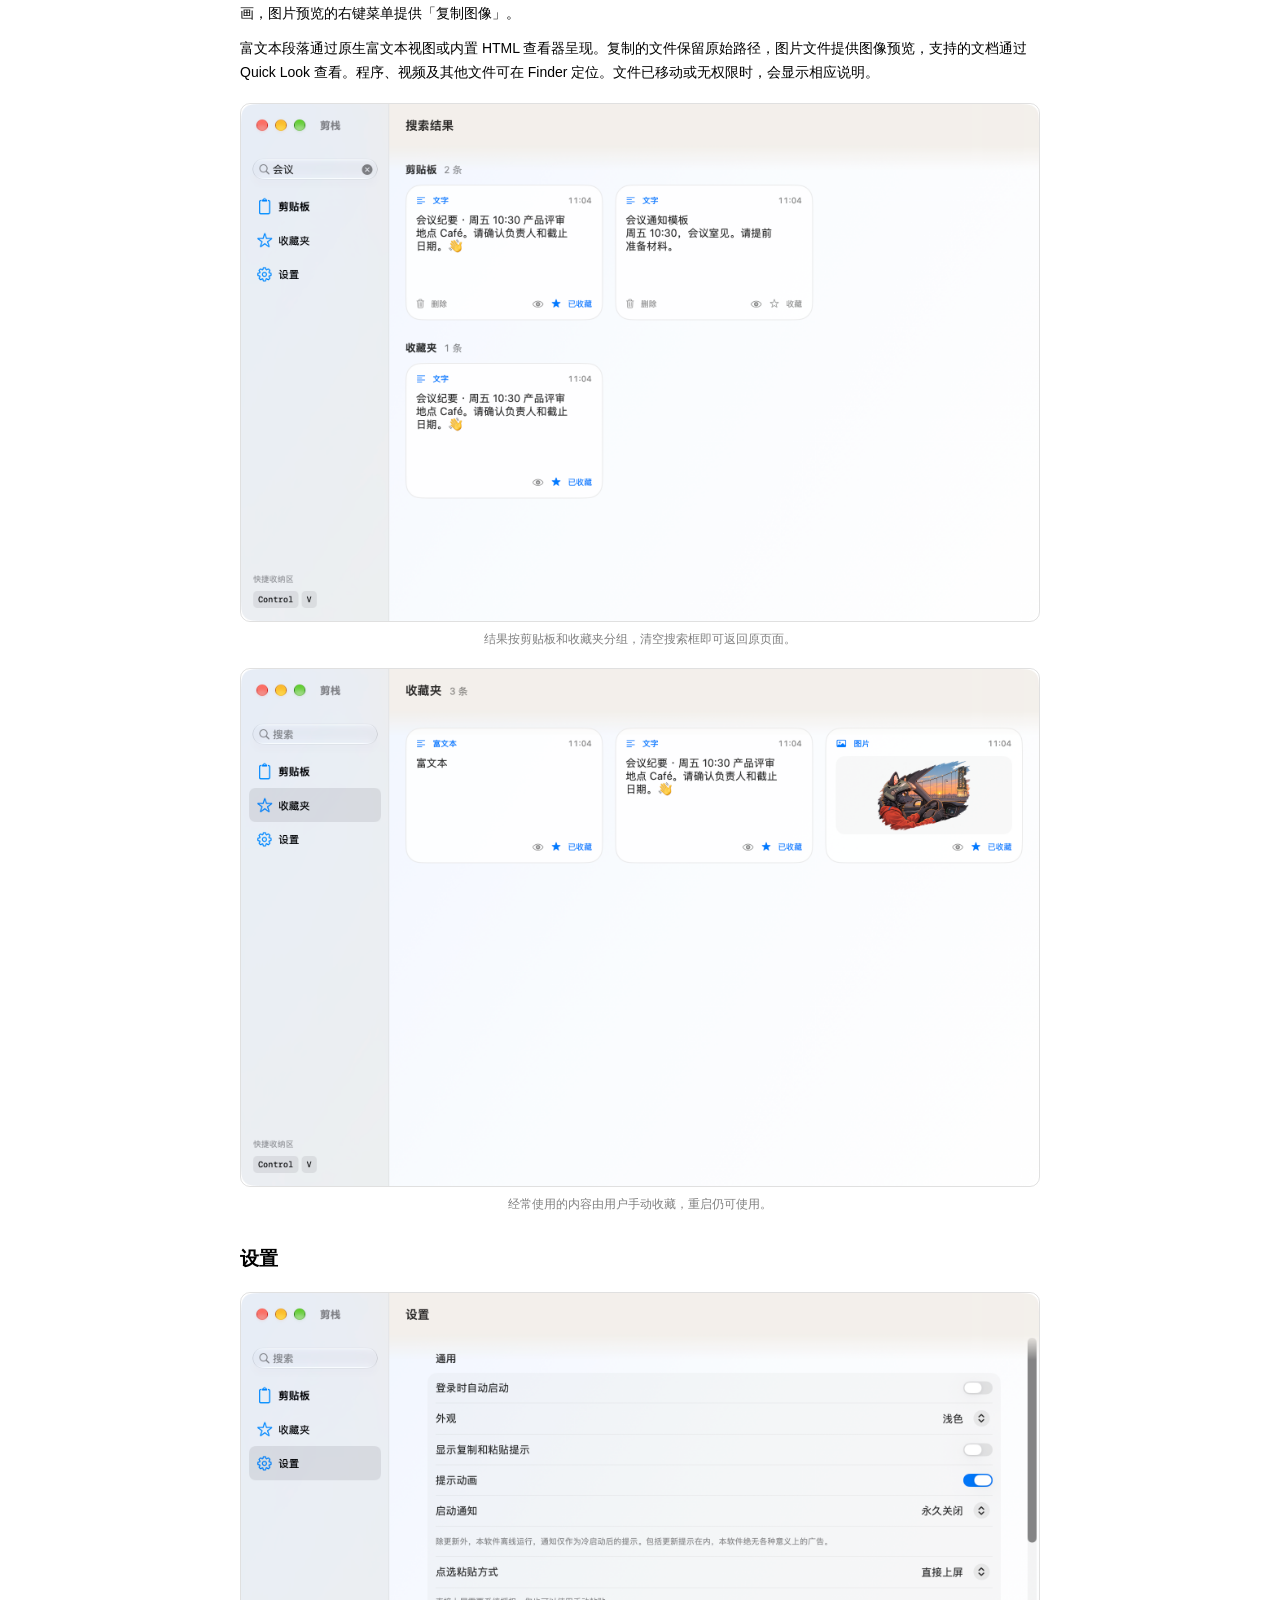
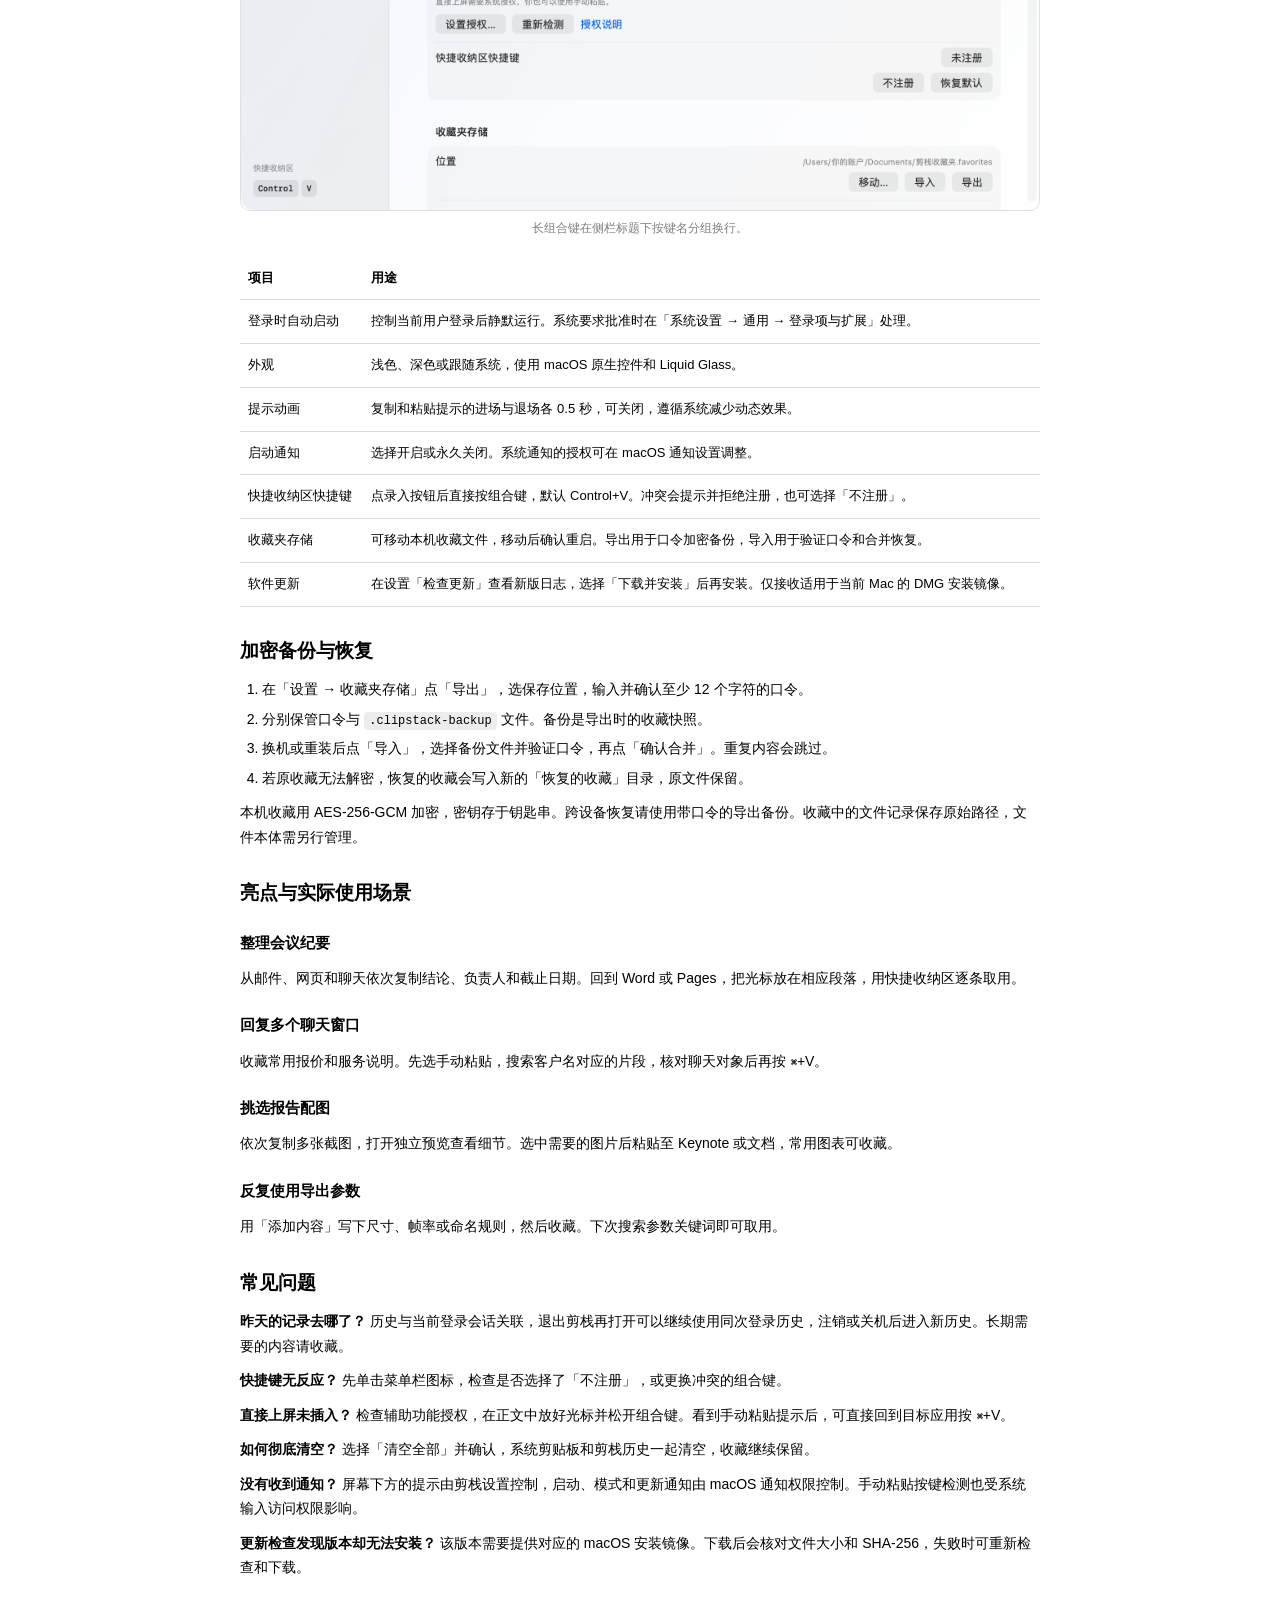
==== commit 00f90ea3: "fix(macos): recover direct paste authorization in 1.1.4" ====
--- a/macos/Assets/Manual/index.html
+++ b/macos/Assets/Manual/index.html
@@ -28,7 +28,7 @@
 </head>
 <body>
 <h1>剪栈使用手册</h1>
-<p class="muted">macOS 26 及以上 · 剪栈 1.1.3 · 离线阅读</p>
+<p class="muted">macOS 26 及以上 · 剪栈 1.1.4 · 离线阅读</p>
 <p>刚复制过的文字、链接、图片和文件都能从历史里找回。只用一次的资料留在剪贴板，反复要用的内容可手动加密收藏。</p>
 <h2>三步上手</h2>
 <ol>
@@ -54,7 +54,8 @@
 <tr><td>直接上屏</td><td>先在目标应用放好光标，点选历史或收藏记录。</td><td>连续填表、整理会议记录、插入常用回复。</td></tr>
 <tr><td>手动粘贴</td><td>点选后切到目标应用按 ⌘+V。</td><td>先核对联系人、选中替换范围或检查插入位置。</td></tr>
 </tbody></table>
-<p>直接上屏需要 macOS 辅助功能授权。尚未获得权限时，可从设置点击「授权直接上屏…」，在系统设置允许剪栈控制键盘输入。授权后入口会自动隐藏。授权不足、目标窗口已关闭或焦点无法恢复时，会提示「已复制，请按 ⌘+V 粘贴」。</p>
+<p>直接上屏是一项可选功能，需要系统允许剪栈发送键盘粘贴事件。未授权时，设置会显示温和提示；你可以继续使用手动粘贴。在「设置 → 点选粘贴方式」点击「设置授权…」后，是否允许由你决定。</p>
+<p>系统已显示允许但仍未生效时，打开「授权说明」重新检测。必要时重启剪栈；仍不可用时，可重新设置剪栈的设备控制授权，并添加当前 Applications 中的应用。文件访问与直接上屏授权分开管理。授权生效后，提示和设置入口会自动隐藏。</p>
 <p>打开快捷收纳区时按住的组合键，需要先全部松开。剪栈会等编辑焦点稳定后再发送粘贴。请在 Word 或 Pages 正文中放好光标，避免选中工具栏。</p>
 <p>两种模式首次使用时会各发送一次系统通知。手动粘贴已选内容时，若系统允许检测相应按键，屏幕下方会出现「已发送粘贴」。目标应用是否接受了内容，以实际编辑结果为准。</p>
 <h2>搜索、预览和管理记录</h2>
